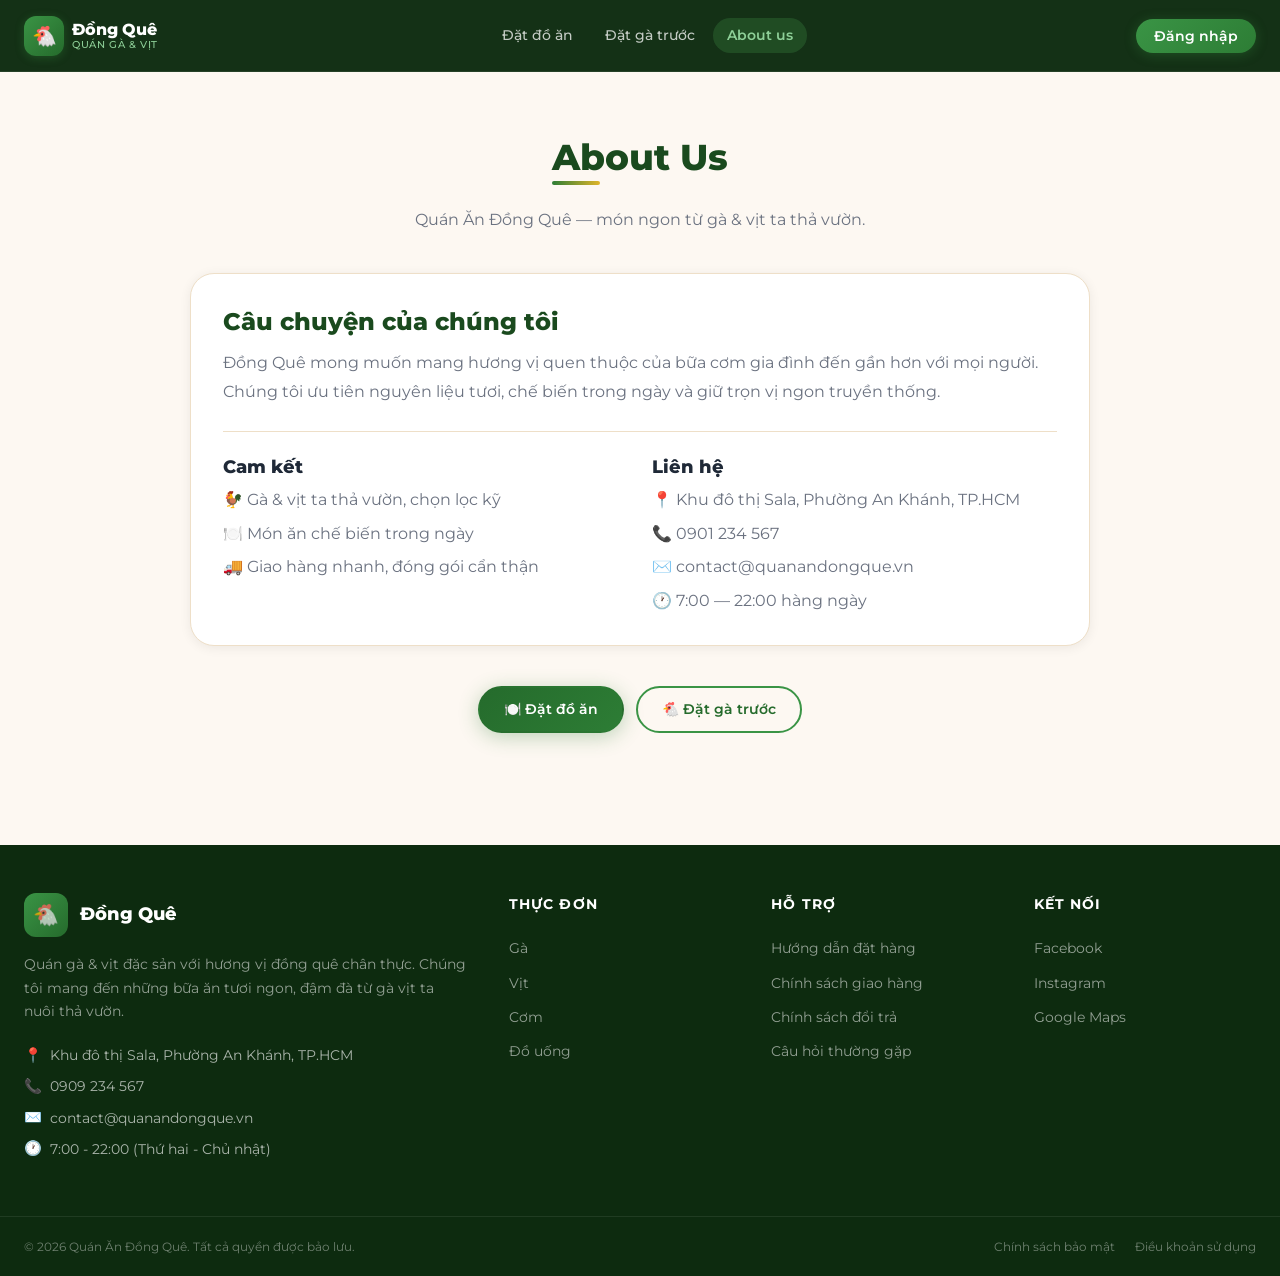
==== about.html @ f10be2a7 "initial shopping page for customers" ====
<!DOCTYPE html>
<html lang="vi">
<head>
  <meta charset="UTF-8">
  <meta name="viewport" content="width=device-width, initial-scale=1.0">
  <meta name="description" content="About us - Quán Ăn Đồng Quê">
  <meta name="theme-color" content="#1f5c25">
  <title>About Us | Quán Ăn Đồng Quê</title>

  <link rel="icon" href="data:image/svg+xml,<svg xmlns='http://www.w3.org/2000/svg' viewBox='0 0 100 100'><text y='.9em' font-size='90'>🐔</text></svg>">

  <link rel="stylesheet" href="css/variables.css">
  <link rel="stylesheet" href="css/base.css">
  <link rel="stylesheet" href="css/components.css">
  <link rel="stylesheet" href="css/navbar.css">
  <link rel="stylesheet" href="css/layout.css">
  <link rel="stylesheet" href="css/pages.css">
</head>
<body>
  <div class="page-content" id="page-content" role="main"></div>

  <script type="module" src="js/about.js"></script>
</body>
</html>
---- css/variables.css ----
/* ============================================
   DESIGN TOKENS - Quán Ăn Đồng Quê
   Tông màu xanh lá đậm + beige
============================================ */

@font-face {
  font-family: 'Montserrat';
  src: url('../assets/fonts/Montserrat-Regular.ttf') format('truetype');
  font-weight: 400;
  font-style: normal;
}
@font-face {
  font-family: 'Montserrat';
  src: url('../assets/fonts/Montserrat-Medium.ttf') format('truetype');
  font-weight: 500;
  font-style: normal;
}
@font-face {
  font-family: 'Montserrat';
  src: url('../assets/fonts/Montserrat-SemiBold.ttf') format('truetype');
  font-weight: 600;
  font-style: normal;
}
@font-face {
  font-family: 'Montserrat';
  src: url('../assets/fonts/Montserrat-Bold.ttf') format('truetype');
  font-weight: 700;
  font-style: normal;
}
@font-face {
  font-family: 'Montserrat';
  src: url('../assets/fonts/Montserrat-ExtraBold.ttf') format('truetype');
  font-weight: 800;
  font-style: normal;
}
@font-face {
  font-family: 'Montserrat';
  src: url('../assets/fonts/Montserrat-Black.ttf') format('truetype');
  font-weight: 900;
  font-style: normal;
}
@font-face {
  font-family: 'Montserrat';
  src: url('../assets/fonts/Montserrat-Light.ttf') format('truetype');
  font-weight: 300;
  font-style: normal;
}
@font-face {
  font-family: 'Montserrat';
  src: url('../assets/fonts/Montserrat-Italic.ttf') format('truetype');
  font-weight: 400;
  font-style: italic;
}

:root {
  /* === Primary - Xanh lá đậm === */
  --color-primary-900: #0d2b0f;
  --color-primary-800: #1a4a1e;
  --color-primary-700: #1f5c25;
  --color-primary-600: #256b2c;
  --color-primary-500: #2d7d35;
  --color-primary-400: #3a9445;
  --color-primary-300: #5cb868;
  --color-primary-200: #8ed098;
  --color-primary-100: #c3e8c8;
  --color-primary-50:  #eaf6ec;

  /* === Secondary - Beige / Warm Cream === */
  --color-beige-900: #3d2f1a;
  --color-beige-800: #6b4f2c;
  --color-beige-700: #8b6840;
  --color-beige-600: #a68556;
  --color-beige-500: #c4a97a;
  --color-beige-400: #d4bc96;
  --color-beige-300: #e2ceae;
  --color-beige-200: #eedfc8;
  --color-beige-100: #f5ede0;
  --color-beige-50:  #fdf8f2;

  /* === Accent - Gold / Amber === */
  --color-accent-500: #d4a017;
  --color-accent-400: #e0b52a;
  --color-accent-300: #f0ca5e;
  --color-accent-100: #fdf3d0;

  /* === Neutral === */
  --color-white:    #ffffff;
  --color-gray-50:  #f9fafb;
  --color-gray-100: #f3f4f6;
  --color-gray-200: #e5e7eb;
  --color-gray-300: #d1d5db;
  --color-gray-400: #9ca3af;
  --color-gray-500: #6b7280;
  --color-gray-600: #4b5563;
  --color-gray-700: #374151;
  --color-gray-800: #1f2937;
  --color-gray-900: #111827;

  /* === Status === */
  --color-success: #22c55e;
  --color-warning: #f59e0b;
  --color-danger:  #ef4444;
  --color-info:    #3b82f6;

  /* === Semantic === */
  --color-bg:         var(--color-beige-50);
  --color-surface:    var(--color-white);
  --color-border:     var(--color-beige-200);
  --color-text:       var(--color-gray-800);
  --color-text-muted: var(--color-gray-500);
  --color-text-light: var(--color-gray-400);

  /* === Spacing === */
  --space-1:  0.25rem;
  --space-2:  0.5rem;
  --space-3:  0.75rem;
  --space-4:  1rem;
  --space-5:  1.25rem;
  --space-6:  1.5rem;
  --space-8:  2rem;
  --space-10: 2.5rem;
  --space-12: 3rem;
  --space-16: 4rem;
  --space-20: 5rem;
  --space-24: 6rem;

  /* === Border radius === */
  --radius-sm:   0.375rem;
  --radius-md:   0.75rem;
  --radius-lg:   1rem;
  --radius-xl:   1.5rem;
  --radius-2xl:  2rem;
  --radius-full: 9999px;

  /* === Shadow === */
  --shadow-sm:  0 1px 3px rgba(0,0,0,0.08), 0 1px 2px rgba(0,0,0,0.04);
  --shadow-md:  0 4px 16px rgba(0,0,0,0.10), 0 2px 6px rgba(0,0,0,0.06);
  --shadow-lg:  0 10px 40px rgba(0,0,0,0.12), 0 4px 12px rgba(0,0,0,0.08);
  --shadow-xl:  0 20px 60px rgba(0,0,0,0.15), 0 8px 24px rgba(0,0,0,0.10);
  --shadow-primary: 0 4px 20px rgba(45,125,53,0.30);
  --shadow-card:    0 2px 12px rgba(0,0,0,0.07);

  /* === Transition === */
  --transition-fast:   0.15s ease;
  --transition-base:   0.25s ease;
  --transition-slow:   0.4s ease;

  /* === Typography === */
  --font-family: 'Montserrat', sans-serif;
  --font-size-xs:   0.75rem;
  --font-size-sm:   0.875rem;
  --font-size-base: 1rem;
  --font-size-lg:   1.125rem;
  --font-size-xl:   1.25rem;
  --font-size-2xl:  1.5rem;
  --font-size-3xl:  1.875rem;
  --font-size-4xl:  2.25rem;
  --font-size-5xl:  3rem;

  /* === Z-index === */
  --z-dropdown: 100;
  --z-sticky:   200;
  --z-overlay:  300;
  --z-modal:    400;
  --z-toast:    500;

  /* === Navbar height === */
  --navbar-height: 72px;
  --navbar-height-mobile: 64px;
}
---- css/base.css ----
/* ============================================
   BASE STYLES - Reset & Global
============================================ */

*, *::before, *::after {
  box-sizing: border-box;
  margin: 0;
  padding: 0;
}

html {
  scroll-behavior: smooth;
  -webkit-text-size-adjust: 100%;
}

body {
  font-family: var(--font-family);
  font-size: var(--font-size-base);
  font-weight: 400;
  line-height: 1.6;
  color: var(--color-text);
  background-color: var(--color-bg);
  min-height: 100vh;
  overflow-x: hidden;
}

img {
  max-width: 100%;
  height: auto;
  display: block;
}

a {
  color: inherit;
  text-decoration: none;
}

ul, ol {
  list-style: none;
}

button {
  font-family: var(--font-family);
  cursor: pointer;
  border: none;
  background: none;
}

input, textarea, select {
  font-family: var(--font-family);
  font-size: var(--font-size-base);
  outline: none;
}

/* === Container === */
.container {
  width: 100%;
  max-width: 1280px;
  margin: 0 auto;
  padding: 0 var(--space-6);
}

@media (max-width: 768px) {
  .container {
    padding: 0 var(--space-4);
  }
}

/* === Typography === */
h1 { font-size: var(--font-size-4xl); font-weight: 800; line-height: 1.2; }
h2 { font-size: var(--font-size-3xl); font-weight: 700; line-height: 1.3; }
h3 { font-size: var(--font-size-2xl); font-weight: 700; line-height: 1.3; }
h4 { font-size: var(--font-size-xl);  font-weight: 600; line-height: 1.4; }
h5 { font-size: var(--font-size-lg);  font-weight: 600; line-height: 1.4; }
h6 { font-size: var(--font-size-base);font-weight: 600; line-height: 1.5; }

@media (max-width: 768px) {
  h1 { font-size: var(--font-size-3xl); }
  h2 { font-size: var(--font-size-2xl); }
  h3 { font-size: var(--font-size-xl); }
}

/* === Scrollbar (hidden) === */
html, body {
  scrollbar-width: none; /* Firefox */
}
html::-webkit-scrollbar, body::-webkit-scrollbar {
  width: 0;
  height: 0;
}

/* === Selection === */
::selection {
  background: var(--color-primary-200);
  color: var(--color-primary-900);
}

/* === Utility === */
.sr-only {
  position: absolute; width: 1px; height: 1px;
  padding: 0; margin: -1px; overflow: hidden;
  clip: rect(0,0,0,0); white-space: nowrap; border: 0;
}

.text-center { text-align: center; }
.text-left   { text-align: left; }
.text-right  { text-align: right; }

.font-bold      { font-weight: 700; }
.font-semibold  { font-weight: 600; }
.font-medium    { font-weight: 500; }
.font-light     { font-weight: 300; }

.text-primary   { color: var(--color-primary-600); }
.text-muted     { color: var(--color-text-muted); }
.text-danger    { color: var(--color-danger); }
.text-success   { color: var(--color-success); }
.text-accent    { color: var(--color-accent-500); }

.hidden { display: none !important; }
.block  { display: block; }
.flex   { display: flex; }
.grid   { display: grid; }

.items-center   { align-items: center; }
.justify-center { justify-content: center; }
.justify-between{ justify-content: space-between; }
.gap-2 { gap: var(--space-2); }
.gap-4 { gap: var(--space-4); }
.gap-6 { gap: var(--space-6); }

.w-full   { width: 100%; }
.h-full   { height: 100%; }

.mt-4  { margin-top: var(--space-4); }
.mb-4  { margin-bottom: var(--space-4); }
.mt-8  { margin-top: var(--space-8); }
.mb-8  { margin-bottom: var(--space-8); }
.mt-12 { margin-top: var(--space-12); }

.pt-4  { padding-top: var(--space-4); }
.pb-4  { padding-bottom: var(--space-4); }
.py-4  { padding: var(--space-4) 0; }
.py-8  { padding: var(--space-8) 0; }
.py-12 { padding: var(--space-12) 0; }
.py-16 { padding: var(--space-16) 0; }
.py-20 { padding: var(--space-20) 0; }

/* === Divider === */
.divider {
  width: 100%;
  height: 1px;
  background: var(--color-border);
  margin: var(--space-6) 0;
}

/* === Badge === */
.badge {
  display: inline-flex;
  align-items: center;
  justify-content: center;
  padding: 2px 10px;
  border-radius: var(--radius-full);
  font-size: var(--font-size-xs);
  font-weight: 600;
  line-height: 1.5;
}
.badge-primary { background: var(--color-primary-100); color: var(--color-primary-700); }
.badge-accent  { background: var(--color-accent-100); color: var(--color-accent-500); }
.badge-success { background: #dcfce7; color: #15803d; }
.badge-danger  { background: #fee2e2; color: #dc2626; }
.badge-warning { background: #fef9c3; color: #ca8a04; }
.badge-muted   { background: var(--color-gray-100); color: var(--color-gray-500); }

/* === Spinner === */
.spinner {
  width: 24px; height: 24px;
  border: 3px solid var(--color-primary-100);
  border-top-color: var(--color-primary-500);
  border-radius: 50%;
  animation: spin 0.8s linear infinite;
}
@keyframes spin { to { transform: rotate(360deg); } }

/* === Page transition === */
.page-content {
  padding-top: var(--navbar-height);
  min-height: 100vh;
}

@media (max-width: 768px) {
  .page-content {
    padding-top: var(--navbar-height-mobile);
  }
}

/* === Section title === */
.section-title {
  position: relative;
  display: inline-block;
  font-weight: 800;
  color: var(--color-primary-800);
  margin-bottom: var(--space-2);
}
.section-title::after {
  content: '';
  position: absolute;
  bottom: -6px;
  left: 0;
  width: 48px;
  height: 4px;
  background: linear-gradient(90deg, var(--color-primary-500), var(--color-accent-400));
  border-radius: var(--radius-full);
}
.section-subtitle {
  color: var(--color-text-muted);
  font-size: var(--font-size-base);
  margin-top: var(--space-4);
}

/* === Empty state === */
.empty-state {
  display: flex;
  flex-direction: column;
  align-items: center;
  justify-content: center;
  padding: var(--space-16) var(--space-8);
  text-align: center;
}
.empty-state-icon {
  font-size: 4rem;
  margin-bottom: var(--space-4);
  opacity: 0.5;
}
.empty-state h3 {
  font-size: var(--font-size-xl);
  color: var(--color-text-muted);
  margin-bottom: var(--space-2);
}
.empty-state p {
  color: var(--color-text-light);
  font-size: var(--font-size-sm);
}

/* === Overlay === */
.overlay {
  position: fixed;
  inset: 0;
  background: rgba(0,0,0,0.5);
  backdrop-filter: blur(4px);
  z-index: var(--z-overlay);
  opacity: 0;
  pointer-events: none;
  transition: opacity var(--transition-base);
}
.overlay.active {
  opacity: 1;
  pointer-events: all;
}

/* === Animations === */
@keyframes fadeIn {
  from { opacity: 0; transform: translateY(16px); }
  to   { opacity: 1; transform: translateY(0); }
}
@keyframes slideDown {
  from { opacity: 0; transform: translateY(-10px); }
  to   { opacity: 1; transform: translateY(0); }
}
@keyframes slideUp {
  from { opacity: 0; transform: translateY(20px); }
  to   { opacity: 1; transform: translateY(0); }
}
@keyframes scaleIn {
  from { opacity: 0; transform: scale(0.95); }
  to   { opacity: 1; transform: scale(1); }
}
@keyframes pulse {
  0%, 100% { transform: scale(1); }
  50%       { transform: scale(1.05); }
}
@keyframes bounceIn {
  0%   { transform: scale(0.3); opacity: 0; }
  50%  { transform: scale(1.05); }
  70%  { transform: scale(0.9); }
  100% { transform: scale(1); opacity: 1; }
}

.animate-fade-in   { animation: fadeIn 0.4s ease forwards; }
.animate-slide-down { animation: slideDown 0.3s ease forwards; }
.animate-slide-up  { animation: slideUp 0.3s ease forwards; }
.animate-scale-in  { animation: scaleIn 0.3s ease forwards; }
---- css/components.css ----
/* ============================================
   COMPONENTS: Buttons
============================================ */

.btn {
  display: inline-flex;
  align-items: center;
  justify-content: center;
  gap: var(--space-2);
  padding: 0.625rem 1.5rem;
  border-radius: var(--radius-full);
  font-size: var(--font-size-sm);
  font-weight: 600;
  font-family: var(--font-family);
  cursor: pointer;
  border: 2px solid transparent;
  transition: all var(--transition-base);
  white-space: nowrap;
  user-select: none;
  position: relative;
  overflow: hidden;
}

.btn::after {
  content: '';
  position: absolute;
  inset: 0;
  background: rgba(255,255,255,0);
  transition: background var(--transition-fast);
  border-radius: inherit;
}
.btn:hover::after { background: rgba(255,255,255,0.08); }
.btn:active { transform: scale(0.97); }

/* Primary */
.btn-primary {
  background: linear-gradient(135deg, var(--color-primary-600), var(--color-primary-500));
  color: var(--color-white);
  box-shadow: var(--shadow-primary);
}
.btn-primary:hover {
  background: linear-gradient(135deg, var(--color-primary-700), var(--color-primary-600));
  box-shadow: 0 6px 24px rgba(45,125,53,0.40);
  transform: translateY(-1px);
}

/* Secondary / Outline */
.btn-outline {
  background: transparent;
  color: var(--color-primary-600);
  border-color: var(--color-primary-400);
}
.btn-outline:hover {
  background: var(--color-primary-50);
  border-color: var(--color-primary-600);
}

/* Ghost */
.btn-ghost {
  background: transparent;
  color: var(--color-text);
  border-color: transparent;
}
.btn-ghost:hover {
  background: var(--color-beige-100);
}

/* Accent */
.btn-accent {
  background: linear-gradient(135deg, var(--color-accent-500), var(--color-accent-400));
  color: var(--color-white);
  box-shadow: 0 4px 16px rgba(212,160,23,0.35);
}
.btn-accent:hover {
  background: linear-gradient(135deg, #b8870e, var(--color-accent-500));
  transform: translateY(-1px);
}

/* Danger */
.btn-danger {
  background: var(--color-danger);
  color: var(--color-white);
}
.btn-danger:hover {
  background: #dc2626;
  transform: translateY(-1px);
}

/* Sizes */
.btn-sm { padding: 0.375rem 1rem; font-size: var(--font-size-xs); }
.btn-lg { padding: 0.875rem 2rem; font-size: var(--font-size-base); }
.btn-xl { padding: 1rem 2.5rem; font-size: var(--font-size-lg); }
.btn-icon {
  width: 40px; height: 40px;
  padding: 0;
  border-radius: var(--radius-full);
}
.btn-icon-sm {
  width: 32px; height: 32px;
  padding: 0;
  border-radius: var(--radius-full);
  font-size: var(--font-size-sm);
}

/* Disabled */
.btn:disabled, .btn.disabled {
  opacity: 0.5;
  cursor: not-allowed;
  transform: none !important;
  box-shadow: none !important;
}

/* Full width */
.btn-block { width: 100%; }

/* ============================================
   COMPONENTS: Forms
============================================ */

.form-group {
  display: flex;
  flex-direction: column;
  gap: var(--space-2);
  margin-bottom: var(--space-5);
}

.form-label {
  font-size: var(--font-size-sm);
  font-weight: 600;
  color: var(--color-text);
}

.form-control {
  width: 100%;
  padding: 0.75rem 1rem;
  border: 1.5px solid var(--color-border);
  border-radius: var(--radius-md);
  background: var(--color-surface);
  color: var(--color-text);
  font-size: var(--font-size-sm);
  font-family: var(--font-family);
  transition: border-color var(--transition-fast), box-shadow var(--transition-fast);
}
.form-control:focus {
  border-color: var(--color-primary-400);
  box-shadow: 0 0 0 3px rgba(45,125,53,0.12);
}
.form-control::placeholder { color: var(--color-text-light); }
.form-control.error { border-color: var(--color-danger); }

/* Styled select */
select.form-control {
  appearance: none;
  -webkit-appearance: none;
  -moz-appearance: none;
  padding-right: 2.5rem;
  background-image:
    linear-gradient(45deg, transparent 50%, var(--color-text-muted) 50%),
    linear-gradient(135deg, var(--color-text-muted) 50%, transparent 50%);
  background-position:
    calc(100% - 18px) calc(1em + 6px),
    calc(100% - 13px) calc(1em + 6px);
  background-size: 5px 5px;
  background-repeat: no-repeat;
}

.form-hint {
  font-size: var(--font-size-xs);
  color: var(--color-text-muted);
}

.form-error {
  font-size: var(--font-size-xs);
  color: var(--color-danger);
  display: flex;
  align-items: center;
  gap: 4px;
}

/* Input with icon */
.input-group {
  position: relative;
}
.input-group .form-control {
  padding-left: 2.75rem;
}
.input-group .input-icon {
  position: absolute;
  left: 1rem;
  top: 50%;
  transform: translateY(-50%);
  color: var(--color-text-muted);
  pointer-events: none;
  font-size: 1rem;
}
.input-group .input-icon-right {
  position: absolute;
  right: 1rem;
  top: 50%;
  transform: translateY(-50%);
  color: var(--color-text-muted);
  cursor: pointer;
}

/* ============================================
   COMPONENTS: Cards
============================================ */

.card {
  background: var(--color-surface);
  border-radius: var(--radius-xl);
  box-shadow: var(--shadow-card);
  border: 1px solid var(--color-border);
  overflow: hidden;
  transition: box-shadow var(--transition-base), transform var(--transition-base);
}
.card:hover {
  box-shadow: var(--shadow-md);
}

.card-hover:hover {
  transform: translateY(-4px);
  box-shadow: var(--shadow-lg);
}

.card-body {
  padding: var(--space-5);
}

.card-header {
  padding: var(--space-4) var(--space-5);
  border-bottom: 1px solid var(--color-border);
  display: flex;
  align-items: center;
  justify-content: space-between;
}

/* ============================================
   COMPONENTS: Menu Filters
============================================ */

.menu-toolbar {
  display: flex;
  align-items: center;
  justify-content: space-between;
  gap: var(--space-3);
}

.menu-toolbar .menu-search {
  flex: 0 0 320px;
}

.menu-toolbar .menu-filters {
  flex: 1;
  justify-content: flex-start;
  min-width: 0;
}

@media (max-width: 768px) {
  .menu-toolbar {
    flex-direction: column;
    align-items: stretch;
  }
  .menu-toolbar .menu-search {
    flex: 1;
    width: 100%;
  }
  .menu-toolbar .menu-filters {
    width: 100%;
  }
}

.menu-filters {
  display: flex;
  flex-wrap: nowrap;
  gap: var(--space-2);
  overflow-x: auto;
  overflow-y: hidden;
  -webkit-overflow-scrolling: touch;
  scrollbar-width: none;
}

.menu-filters::-webkit-scrollbar {
  display: none;
}

.menu-filter-btn {
  flex: 0 0 auto;
  padding: 8px 14px;
  border-radius: var(--radius-full);
  border: 1px solid var(--color-border);
  background: var(--color-surface);
  color: var(--color-text);
  font-size: var(--font-size-sm);
  font-weight: 600;
  transition: all var(--transition-fast);
}

.menu-filter-btn:hover {
  background: var(--color-beige-50);
  border-color: var(--color-primary-300);
}

.menu-filter-btn.active {
  background: var(--color-primary-50);
  border-color: var(--color-primary-400);
  color: var(--color-primary-700);
}

/* Menu add button: big '+' in circle */
.btn-add-cart {
  width: 44px;
  height: 44px;
  padding: 0;
  border-radius: var(--radius-full);
  font-size: 2.5rem;
  line-height: 1;
  font-weight: 300;
  display: inline-flex;
  align-items: center;
  justify-content: center;
}

.card-footer {
  padding: var(--space-4) var(--space-5);
  border-top: 1px solid var(--color-border);
  background: var(--color-beige-50);
}

/* ============================================
   COMPONENTS: Modal
============================================ */

.modal-backdrop {
  position: fixed;
  inset: 0;
  background: rgba(13, 43, 15, 0.6);
  backdrop-filter: blur(6px);
  z-index: var(--z-modal);
  display: flex;
  align-items: center;
  justify-content: center;
  padding: var(--space-4);
  opacity: 0;
  pointer-events: none;
  transition: opacity var(--transition-base);
}
.modal-backdrop.active {
  opacity: 1;
  pointer-events: all;
}
.modal-backdrop.active .modal {
  animation: scaleIn 0.3s ease forwards;
}

.modal {
  background: var(--color-surface);
  border-radius: var(--radius-2xl);
  box-shadow: var(--shadow-xl);
  max-width: 520px;
  width: 100%;
  max-height: 90vh;
  overflow-y: auto;
  position: relative;
}

.modal-header {
  padding: var(--space-6) var(--space-6) var(--space-4);
  display: flex;
  align-items: center;
  justify-content: space-between;
  border-bottom: 1px solid var(--color-border);
}
.modal-title {
  font-size: var(--font-size-xl);
  font-weight: 700;
  color: var(--color-primary-800);
}

.modal-close {
  width: 36px; height: 36px;
  border-radius: var(--radius-full);
  display: flex; align-items: center; justify-content: center;
  background: var(--color-beige-100);
  color: var(--color-text-muted);
  border: none;
  cursor: pointer;
  font-size: 1.1rem;
  transition: all var(--transition-fast);
}
.modal-close:hover {
  background: var(--color-beige-200);
  color: var(--color-danger);
}

.modal-body {
  padding: var(--space-6);
}
.modal-footer {
  padding: var(--space-4) var(--space-6) var(--space-6);
  display: flex;
  gap: var(--space-3);
  justify-content: flex-end;
}

/* ============================================
   COMPONENTS: Toast/Notification
============================================ */

.toast-container {
  position: fixed;
  top: calc(var(--navbar-height) + 1rem);
  right: 1rem;
  z-index: var(--z-toast);
  display: flex;
  flex-direction: column;
  gap: var(--space-3);
  max-width: 360px;
  width: calc(100vw - 2rem);
}

.toast {
  display: flex;
  align-items: flex-start;
  gap: var(--space-3);
  padding: var(--space-4) var(--space-5);
  background: var(--color-surface);
  border-radius: var(--radius-lg);
  box-shadow: var(--shadow-lg);
  border-left: 4px solid;
  animation: slideDown 0.3s ease forwards;
  position: relative;
  overflow: hidden;
}
.toast::after {
  content: '';
  position: absolute;
  bottom: 0; left: 0;
  height: 3px;
  background: rgba(0,0,0,0.1);
  animation: toastProgress 3s linear forwards;
}
@keyframes toastProgress { from { width: 100%; } to { width: 0; } }

.toast-success { border-color: var(--color-success); }
.toast-danger  { border-color: var(--color-danger); }
.toast-warning { border-color: var(--color-warning); }
.toast-info    { border-color: var(--color-info); }

.toast-icon {
  font-size: 1.25rem;
  flex-shrink: 0;
  margin-top: 2px;
}
.toast-content { flex: 1; }
.toast-title {
  font-weight: 600;
  font-size: var(--font-size-sm);
  margin-bottom: 2px;
}
.toast-message {
  font-size: var(--font-size-xs);
  color: var(--color-text-muted);
  line-height: 1.4;
}

/* ============================================
   COMPONENTS: Quantity Stepper
============================================ */

.qty-stepper {
  display: inline-flex;
  align-items: center;
  gap: var(--space-2);
  background: var(--color-beige-50);
  border: 1.5px solid var(--color-border);
  border-radius: var(--radius-full);
  padding: 4px;
}
.qty-btn {
  width: 28px; height: 28px;
  border-radius: var(--radius-full);
  background: var(--color-surface);
  border: 1px solid var(--color-border);
  display: flex; align-items: center; justify-content: center;
  font-size: 1rem;
  font-weight: 700;
  color: var(--color-primary-600);
  cursor: pointer;
  transition: all var(--transition-fast);
}
.qty-btn:hover {
  background: var(--color-primary-600);
  color: var(--color-white);
  border-color: var(--color-primary-600);
}
.qty-value {
  min-width: 32px;
  text-align: center;
  font-weight: 700;
  font-size: var(--font-size-sm);
}

/* ============================================
   COMPONENTS: Tag / Chip
============================================ */

.chip {
  display: inline-flex;
  align-items: center;
  gap: var(--space-1);
  padding: 4px 12px;
  border-radius: var(--radius-full);
  font-size: var(--font-size-xs);
  font-weight: 600;
  background: var(--color-beige-100);
  color: var(--color-beige-700);
  border: 1px solid var(--color-beige-200);
  cursor: pointer;
  transition: all var(--transition-fast);
}
.chip:hover, .chip.active {
  background: var(--color-primary-600);
  color: var(--color-white);
  border-color: var(--color-primary-600);
}

/* ============================================
   COMPONENTS: Skeleton loader
============================================ */

.skeleton {
  background: linear-gradient(90deg, var(--color-beige-100) 25%, var(--color-beige-50) 50%, var(--color-beige-100) 75%);
  background-size: 200% 100%;
  animation: shimmer 1.5s infinite;
  border-radius: var(--radius-sm);
}
@keyframes shimmer {
  0%   { background-position: 200% 0; }
  100% { background-position: -200% 0; }
}

/* ============================================
   COMPONENTS: Stars rating
============================================ */

.stars {
  display: inline-flex;
  gap: 2px;
  color: var(--color-accent-400);
}

/* ============================================
   COMPONENTS: Price tag
============================================ */

.price {
  font-weight: 700;
  color: var(--color-primary-700);
}
.price-lg {
  font-size: var(--font-size-xl);
}
.price-original {
  font-size: var(--font-size-sm);
  color: var(--color-text-light);
  text-decoration: line-through;
  font-weight: 400;
}
.price-discount {
  font-size: var(--font-size-xs);
  font-weight: 600;
  background: #fee2e2;
  color: var(--color-danger);
  padding: 2px 6px;
  border-radius: var(--radius-sm);
}

/* ============================================
   COMPONENTS: Search bar
============================================ */

.search-bar {
  display: flex;
  align-items: center;
  gap: var(--space-2);
  background: var(--color-surface);
  border: 1.5px solid var(--color-border);
  border-radius: var(--radius-full);
  padding: 0.5rem 1rem;
  transition: border-color var(--transition-fast), box-shadow var(--transition-fast);
}
.search-bar:focus-within {
  border-color: var(--color-primary-400);
  box-shadow: 0 0 0 3px rgba(45,125,53,0.12);
}
.search-bar input {
  flex: 1;
  border: none;
  background: transparent;
  font-size: var(--font-size-sm);
  color: var(--color-text);
}
.search-bar input::placeholder { color: var(--color-text-light); }
.search-bar .search-icon { color: var(--color-text-muted); }
---- css/navbar.css ----
/* ============================================
   NAVBAR - Sticky, responsive
============================================ */

.navbar {
  position: fixed;
  top: 0; left: 0; right: 0;
  height: var(--navbar-height);
  background: rgba(13, 43, 15, 0.97);
  backdrop-filter: blur(12px);
  -webkit-backdrop-filter: blur(12px);
  z-index: var(--z-sticky);
  border-bottom: 1px solid rgba(255,255,255,0.08);
  transition: box-shadow var(--transition-base);
}
.navbar.scrolled {
  box-shadow: 0 4px 24px rgba(0,0,0,0.25);
}

.navbar-inner {
  height: 100%;
  display: flex;
  align-items: center;
  justify-content: space-between;
  gap: var(--space-4);
  max-width: 1280px;
  margin: 0 auto;
  padding: 0 var(--space-6);
}

/* Logo */
.navbar-logo {
  display: flex;
  align-items: center;
  gap: var(--space-2);
  flex-shrink: 0;
  text-decoration: none;
}
.navbar-logo-icon {
  width: 40px; height: 40px;
  background: linear-gradient(135deg, var(--color-primary-400), var(--color-primary-600));
  border-radius: var(--radius-md);
  display: flex; align-items: center; justify-content: center;
  font-size: 1.25rem;
  box-shadow: 0 2px 8px rgba(45,125,53,0.4);
}
.navbar-logo-text {
  display: flex;
  flex-direction: column;
  line-height: 1.2;
}
.navbar-logo-name {
  font-size: var(--font-size-base);
  font-weight: 800;
  color: var(--color-white);
  letter-spacing: -0.01em;
}
.navbar-logo-tagline {
  font-size: 0.65rem;
  font-weight: 500;
  color: var(--color-primary-200);
  letter-spacing: 0.06em;
  text-transform: uppercase;
}

/* Desktop nav links (center) */
.navbar-nav {
  display: flex;
  align-items: center;
  gap: var(--space-1);
  flex: 1;
  justify-content: center;
}

.nav-link {
  display: flex;
  align-items: center;
  gap: 6px;
  padding: 6px 14px;
  border-radius: var(--radius-full);
  font-size: var(--font-size-sm);
  font-weight: 500;
  color: rgba(255,255,255,0.75);
  transition: all var(--transition-fast);
  cursor: pointer;
  white-space: nowrap;
  text-decoration: none;
  border: none;
  background: none;
  font-family: var(--font-family);
}
.nav-link:hover, .nav-link.active {
  color: var(--color-white);
  background: rgba(255,255,255,0.10);
}
.nav-link.active {
  background: rgba(90,200,100,0.18);
  color: var(--color-primary-200);
  font-weight: 600;
}
.nav-link-icon {
  font-size: 0.9rem;
  opacity: 0.8;
}

/* Right side actions */
.navbar-actions {
  display: flex;
  align-items: center;
  gap: var(--space-2);
  flex-shrink: 0;
}

/* Cart button */
.cart-btn {
  position: relative;
  width: 42px; height: 42px;
  border-radius: var(--radius-full);
  background: rgba(255,255,255,0.10);
  border: 1px solid rgba(255,255,255,0.15);
  color: var(--color-white);
  display: flex; align-items: center; justify-content: center;
  font-size: 1.15rem;
  cursor: pointer;
  transition: all var(--transition-fast);
}
.cart-btn:hover {
  background: rgba(255,255,255,0.18);
  transform: scale(1.05);
}
.cart-badge {
  position: absolute;
  top: -4px; right: -4px;
  min-width: 18px; height: 18px;
  background: var(--color-accent-500);
  color: var(--color-white);
  font-size: 0.65rem;
  font-weight: 700;
  border-radius: var(--radius-full);
  display: flex; align-items: center; justify-content: center;
  padding: 0 4px;
  border: 2px solid var(--color-primary-900);
  animation: bounceIn 0.3s ease;
}

/* Profile button */
.profile-btn {
  display: flex;
  align-items: center;
  gap: var(--space-2);
  padding: 4px 12px 4px 4px;
  border-radius: var(--radius-full);
  background: rgba(255,255,255,0.08);
  border: 1px solid rgba(255,255,255,0.15);
  color: var(--color-white);
  cursor: pointer;
  transition: all var(--transition-fast);
}
.profile-btn:hover {
  background: rgba(255,255,255,0.15);
}
.profile-avatar {
  width: 34px; height: 34px;
  border-radius: var(--radius-full);
  object-fit: cover;
  background: var(--color-primary-400);
  display: flex; align-items: center; justify-content: center;
  font-size: 0.85rem;
  font-weight: 700;
  color: var(--color-white);
  flex-shrink: 0;
  overflow: hidden;
}
.profile-avatar img {
  width: 100%; height: 100%;
  object-fit: cover;
}
.profile-name {
  font-size: var(--font-size-sm);
  font-weight: 600;
  max-width: 100px;
  overflow: hidden;
  text-overflow: ellipsis;
  white-space: nowrap;
}
.profile-chevron {
  font-size: 0.7rem;
  opacity: 0.6;
  transition: transform var(--transition-fast);
}
.profile-btn.open .profile-chevron {
  transform: rotate(180deg);
}

/* Login button (when not logged in) */
.login-btn {
  padding: 8px 18px;
  border-radius: var(--radius-full);
  background: linear-gradient(135deg, var(--color-primary-400), var(--color-primary-500));
  color: var(--color-white);
  font-size: var(--font-size-sm);
  font-weight: 600;
  cursor: pointer;
  border: none;
  font-family: var(--font-family);
  transition: all var(--transition-base);
  box-shadow: 0 2px 12px rgba(45,125,53,0.4);
}
.login-btn:hover {
  background: linear-gradient(135deg, var(--color-primary-500), var(--color-primary-600));
  transform: translateY(-1px);
  box-shadow: 0 4px 16px rgba(45,125,53,0.5);
}

/* Profile dropdown */
.profile-dropdown {
  position: absolute;
  top: calc(100% + 12px);
  right: 0;
  width: 260px;
  background: var(--color-surface);
  border-radius: var(--radius-xl);
  box-shadow: var(--shadow-xl);
  border: 1px solid var(--color-border);
  overflow: hidden;
  z-index: var(--z-dropdown);
  opacity: 0;
  pointer-events: none;
  transform: translateY(-8px);
  transition: all var(--transition-base);
}
.profile-dropdown.open {
  opacity: 1;
  pointer-events: all;
  transform: translateY(0);
}

.dropdown-wrapper {
  position: relative;
}

.dropdown-header {
  padding: var(--space-5);
  background: linear-gradient(135deg, var(--color-primary-800), var(--color-primary-700));
  display: flex;
  align-items: center;
  gap: var(--space-3);
}
.dropdown-avatar {
  width: 48px; height: 48px;
  border-radius: var(--radius-full);
  background: var(--color-primary-400);
  display: flex; align-items: center; justify-content: center;
  font-size: 1.2rem;
  font-weight: 700;
  color: var(--color-white);
  flex-shrink: 0;
  overflow: hidden;
  border: 2px solid rgba(255,255,255,0.3);
}
.dropdown-avatar img {
  width: 100%; height: 100%; object-fit: cover;
}
.dropdown-user-name {
  font-size: var(--font-size-sm);
  font-weight: 700;
  color: var(--color-white);
}
.dropdown-user-email {
  font-size: var(--font-size-xs);
  color: var(--color-primary-200);
  margin-top: 2px;
}
.dropdown-user-points {
  display: flex;
  align-items: center;
  gap: 4px;
  margin-top: 4px;
  font-size: var(--font-size-xs);
  color: var(--color-accent-300);
  font-weight: 600;
}

.dropdown-menu {
  padding: var(--space-2);
}
.dropdown-item {
  display: flex;
  align-items: center;
  gap: var(--space-3);
  padding: var(--space-3) var(--space-3);
  border-radius: var(--radius-md);
  font-size: var(--font-size-sm);
  color: var(--color-text);
  cursor: pointer;
  transition: all var(--transition-fast);
  width: 100%;
  text-align: left;
  border: none;
  background: none;
  font-family: var(--font-family);
}
.dropdown-item:hover {
  background: var(--color-beige-100);
  color: var(--color-primary-700);
}
.dropdown-item-icon {
  width: 30px; height: 30px;
  border-radius: var(--radius-sm);
  display: flex; align-items: center; justify-content: center;
  background: var(--color-beige-100);
  font-size: 0.9rem;
  flex-shrink: 0;
}
.dropdown-item:hover .dropdown-item-icon {
  background: var(--color-primary-100);
}
.dropdown-separator {
  height: 1px;
  background: var(--color-border);
  margin: var(--space-2) 0;
}
.dropdown-item.logout {
  color: var(--color-danger);
}
.dropdown-item.logout:hover {
  background: #fee2e2;
}
.dropdown-item.logout .dropdown-item-icon {
  background: #fee2e2;
}

/* Hamburger - mobile */
.hamburger-btn {
  width: 42px; height: 42px;
  border-radius: var(--radius-md);
  display: none;
  align-items: center;
  justify-content: center;
  flex-direction: column;
  gap: 5px;
  background: rgba(255,255,255,0.08);
  border: 1px solid rgba(255,255,255,0.15);
  cursor: pointer;
  padding: 10px;
}
.hamburger-line {
  width: 20px; height: 2px;
  background: var(--color-white);
  border-radius: var(--radius-full);
  transition: all var(--transition-fast);
}
.hamburger-btn.open .hamburger-line:nth-child(1) {
  transform: rotate(45deg) translate(5px, 5px);
}
.hamburger-btn.open .hamburger-line:nth-child(2) {
  opacity: 0; transform: scaleX(0);
}
.hamburger-btn.open .hamburger-line:nth-child(3) {
  transform: rotate(-45deg) translate(5px, -5px);
}

/* Mobile nav panel */
.mobile-nav {
  position: fixed;
  inset: 0 auto 0 0;
  width: 50vw;
  max-width: 360px;
  min-width: 260px;
  background: var(--color-primary-900);
  z-index: calc(var(--z-overlay) + 1);
  transform: translateX(-100%);
  transition: transform var(--transition-slow);
  border-right: 1px solid rgba(255,255,255,0.10);
  overflow: auto;
}
.mobile-nav.open {
  transform: translateX(0);
}
.mobile-nav-inner {
  padding: var(--space-6) var(--space-4);
  display: flex;
  flex-direction: column;
  gap: var(--space-4);
}

.mobile-user {
  padding: var(--space-4);
  border-radius: var(--radius-xl);
  background: rgba(255,255,255,0.06);
  border: 1px solid rgba(255,255,255,0.10);
}
.mobile-user-header {
  display: flex;
  align-items: center;
  gap: var(--space-3);
}
.mobile-user-meta { min-width: 0; }
.mobile-user-name {
  font-weight: 800;
  color: var(--color-white);
  font-size: var(--font-size-sm);
  overflow: hidden;
  text-overflow: ellipsis;
  white-space: nowrap;
}
.mobile-user-email {
  color: rgba(255,255,255,0.70);
  font-size: var(--font-size-xs);
  overflow: hidden;
  text-overflow: ellipsis;
  white-space: nowrap;
  margin-top: 2px;
}
.mobile-user-actions {
  display: flex;
  flex-direction: column;
  gap: var(--space-2);
  margin-top: var(--space-4);
}
.mobile-user-action {
  width: 100%;
  text-align: left;
  padding: var(--space-3) var(--space-3);
  border-radius: var(--radius-md);
  background: rgba(255,255,255,0.06);
  border: 1px solid rgba(255,255,255,0.10);
  color: rgba(255,255,255,0.85);
  font-size: var(--font-size-sm);
  font-weight: 600;
}
.mobile-user-action:hover {
  background: rgba(255,255,255,0.10);
  color: var(--color-white);
}
.mobile-user-action.mobile-logout {
  color: #fecaca;
}

.mobile-nav-sep {
  height: 1px;
  background: rgba(255,255,255,0.12);
  margin: 0 var(--space-1);
}

.mobile-nav-links {
  display: flex;
  flex-direction: column;
  gap: var(--space-1);
}
.mobile-nav-link {
  display: flex;
  align-items: center;
  gap: var(--space-3);
  padding: var(--space-3) var(--space-4);
  border-radius: var(--radius-md);
  color: rgba(255,255,255,0.75);
  font-size: var(--font-size-sm);
  font-weight: 500;
  cursor: pointer;
  transition: all var(--transition-fast);
  border: 1px solid transparent;
  background: none;
  font-family: var(--font-family);
  text-align: left;
  width: 100%;
}
.mobile-nav-link:hover, .mobile-nav-link.active {
  background: rgba(255,255,255,0.08);
  color: var(--color-white);
}
.mobile-nav-link.active {
  background: rgba(90,200,100,0.15);
  color: var(--color-primary-200);
}

/* Responsive */
@media (max-width: 1024px) {
  .navbar-nav {
    gap: 0;
  }
  .nav-link {
    padding: 6px 10px;
    font-size: var(--font-size-xs);
  }
}

@media (max-width: 768px) {
  .navbar {
    height: var(--navbar-height-mobile);
  }
  .navbar-inner {
    position: relative;
    padding: 0 var(--space-4);
  }
  .navbar-nav {
    display: none;
  }
  .hamburger-btn {
    display: flex;
  }
  .navbar-logo {
    position: absolute;
    left: 50%;
    transform: translateX(-50%);
    max-width: calc(100% - 140px);
    justify-content: center;
  }
  .navbar-logo-text {
    max-width: 100%;
  }
  .navbar-logo-name,
  .navbar-logo-tagline {
    white-space: nowrap;
    overflow: hidden;
    text-overflow: ellipsis;
  }
  .profile-name {
    display: none;
  }
  .profile-btn {
    padding: 4px;
    border-radius: var(--radius-full);
  }

  /* Move user actions into hamburger drawer */
  #navbar-user-area {
    display: none;
  }
}
---- css/layout.css ----
/* ============================================
   HERO SECTION
============================================ */
.hero {
  position: relative;
  min-height: calc(100vh - var(--navbar-height));
  min-height: calc(100svh - var(--navbar-height));
  display: flex;
  align-items: center;
  overflow: hidden;
  background: linear-gradient(135deg, var(--color-primary-900) 0%, var(--color-primary-700) 60%, var(--color-beige-800) 100%);
}
.hero-bg {
  position: absolute;
  inset: 0;
  background-image: url('../assets/images/hero-bg.jpg');
  background-size: cover;
  background-position: center;
  opacity: 0.18;
}
.hero-decor {
  position: absolute;
  inset: 0;
  overflow: hidden;
  pointer-events: none;
}
.hero-decor-circle {
  position: absolute;
  border-radius: 50%;
  background: radial-gradient(circle, rgba(90,200,100,0.15), transparent 70%);
}
.hero-decor-circle:nth-child(1) { width: 600px; height: 600px; top: -200px; right: -100px; }
.hero-decor-circle:nth-child(2) { width: 400px; height: 400px; bottom: -150px; left: -100px; }

.hero-content {
  position: relative;
  z-index: 1;
  max-width: 680px;
  animation: fadeIn 0.8s ease;
}
.hero-eyebrow {
  display: inline-flex;
  align-items: center;
  gap: var(--space-2);
  padding: 6px 16px;
  background: rgba(255,255,255,0.12);
  border: 1px solid rgba(255,255,255,0.2);
  border-radius: var(--radius-full);
  font-size: var(--font-size-xs);
  font-weight: 600;
  color: var(--color-primary-200);
  letter-spacing: 0.08em;
  text-transform: uppercase;
  margin-bottom: var(--space-5);
}
.hero-title {
  font-size: clamp(2.2rem, 5vw, 3.8rem);
  font-weight: 900;
  color: var(--color-white);
  line-height: 1.15;
  margin-bottom: var(--space-5);
  letter-spacing: -0.02em;
}
.hero-title span {
  color: var(--color-primary-300);
  display: block;
}
.hero-subtitle {
  font-size: var(--font-size-lg);
  color: rgba(255,255,255,0.75);
  margin-bottom: var(--space-8);
  line-height: 1.65;
  font-weight: 400;
}
.hero-actions {
  display: grid;
  grid-template-columns: repeat(2, minmax(0, 1fr));
  gap: var(--space-4);
  align-items: stretch;
}
.hero-actions .btn {
  width: 100%;
}
.hero-stats {
  display: flex;
  gap: var(--space-8);
  margin-top: var(--space-12);
  padding-top: var(--space-8);
  border-top: 1px solid rgba(255,255,255,0.12);
}
.hero-stat-value {
  font-size: var(--font-size-3xl);
  font-weight: 900;
  color: var(--color-white);
  line-height: 1;
}
.hero-stat-label {
  font-size: var(--font-size-xs);
  color: rgba(255,255,255,0.55);
  margin-top: 4px;
  text-transform: uppercase;
  letter-spacing: 0.06em;
}
@media (max-width: 768px) {
  .hero {
    min-height: calc(100vh - var(--navbar-height-mobile));
    min-height: calc(100svh - var(--navbar-height-mobile));
  }
  .hero-stats { gap: var(--space-6); flex-wrap: wrap; }
  .hero-actions { grid-template-columns: 1fr; }
}

/* ============================================
   MENU SECTION
============================================ */
.menu-section {
  padding: var(--space-12) 0;
  background: var(--color-bg);
}
.category-tabs {
  display: flex;
  align-items: center;
  gap: var(--space-2);
  overflow-x: auto;
  padding-bottom: var(--space-2);
  scrollbar-width: none;
  margin-bottom: var(--space-8);
}
.category-tabs::-webkit-scrollbar { display: none; }

.menu-grid {
  display: grid;
  grid-template-columns: repeat(auto-fill, minmax(280px, 1fr));
  gap: var(--space-6);
}
@media (max-width: 640px) {
  .menu-grid { grid-template-columns: repeat(2, minmax(0, 1fr)); gap: var(--space-4); }
}

/* Menu Item Card */
.menu-item-card {
  background: var(--color-surface);
  border-radius: var(--radius-xl);
  overflow: hidden;
  box-shadow: var(--shadow-card);
  border: 1px solid var(--color-border);
  transition: all var(--transition-base);
  cursor: pointer;
  display: flex;
  flex-direction: column;
}
.menu-item-card:hover {
  transform: translateY(-5px);
  box-shadow: var(--shadow-lg);
  border-color: var(--color-primary-200);
}
.menu-item-img-wrap {
  position: relative;
  padding-top: 60%;
  overflow: hidden;
  background: var(--color-beige-100);
}
.menu-item-img {
  position: absolute;
  inset: 0;
  width: 100%; height: 100%;
  object-fit: cover;
  transition: transform var(--transition-slow);
}
.menu-item-card:hover .menu-item-img { transform: scale(1.06); }
.menu-item-badge {
  position: absolute;
  top: var(--space-3);
  left: var(--space-3);
}
.menu-item-fav {
  position: absolute;
  top: var(--space-3);
  right: var(--space-3);
  width: 32px; height: 32px;
  border-radius: var(--radius-full);
  background: rgba(255,255,255,0.9);
  display: flex; align-items: center; justify-content: center;
  font-size: 0.9rem;
  cursor: pointer;
  border: none;
  transition: all var(--transition-fast);
  box-shadow: var(--shadow-sm);
}
.menu-item-fav:hover, .menu-item-fav.active { background: #fee2e2; }

.menu-item-body {
  padding: var(--space-4);
  flex: 1;
  display: flex;
  flex-direction: column;
}
.menu-item-meta {
  display: flex;
  align-items: baseline;
  justify-content: space-between;
  gap: var(--space-3);
  margin-bottom: var(--space-1);
}
.menu-item-cat {
  font-size: var(--font-size-xs);
  font-weight: 600;
  color: var(--color-primary-500);
  text-transform: uppercase;
  letter-spacing: 0.06em;
  margin-bottom: 0;
}
.menu-item-sold {
  font-size: var(--font-size-xs);
  font-weight: 600;
  color: var(--color-text-light);
}
.menu-item-name {
  font-size: var(--font-size-base);
  font-weight: 700;
  color: var(--color-text);
  margin-bottom: var(--space-2);
  line-height: 1.35;
}
.menu-item-desc {
  font-size: var(--font-size-xs);
  color: var(--color-text-muted);
  line-height: 1.5;
  flex: 1;
  display: -webkit-box;
  -webkit-line-clamp: 2;
  -webkit-box-orient: vertical;
  overflow: hidden;
}
.menu-item-footer {
  display: flex;
  align-items: center;
  justify-content: space-between;
  margin-top: var(--space-3);
  padding-top: var(--space-3);
  border-top: 1px solid var(--color-beige-100);
}

/* ============================================
   CART SIDEBAR
============================================ */
.cart-sidebar {
  position: fixed;
  top: 0; right: 0;
  width: 400px;
  height: 100vh;
  background: var(--color-surface);
  box-shadow: -8px 0 40px rgba(0,0,0,0.15);
  z-index: var(--z-modal);
  display: flex;
  flex-direction: column;
  transform: translateX(100%);
  transition: transform var(--transition-slow);
}
.cart-sidebar.open { transform: translateX(0); }
@media (max-width: 480px) { .cart-sidebar { width: 100%; } }

.cart-header {
  padding: var(--space-5) var(--space-5) var(--space-4);
  border-bottom: 1px solid var(--color-border);
  display: flex;
  align-items: center;
  justify-content: space-between;
  background: linear-gradient(135deg, var(--color-primary-800), var(--color-primary-700));
  color: var(--color-white);
}
.cart-title {
  font-size: var(--font-size-xl);
  font-weight: 700;
  display: flex;
  align-items: center;
  gap: var(--space-2);
}
.cart-count-badge {
  background: var(--color-accent-400);
  color: var(--color-white);
  font-size: var(--font-size-xs);
  font-weight: 700;
  padding: 2px 8px;
  border-radius: var(--radius-full);
}
.cart-close {
  width: 36px; height: 36px;
  border-radius: var(--radius-full);
  background: rgba(255,255,255,0.15);
  border: none;
  color: var(--color-white);
  cursor: pointer;
  display: flex; align-items: center; justify-content: center;
  font-size: 1.1rem;
  transition: background var(--transition-fast);
}
.cart-close:hover { background: rgba(255,255,255,0.25); }

.cart-body {
  flex: 1;
  overflow-y: auto;
  padding: var(--space-4);
}

.cart-item {
  display: flex;
  gap: var(--space-3);
  padding: var(--space-3) 0;
  border-bottom: 1px solid var(--color-beige-100);
  animation: slideUp 0.2s ease;
}
.cart-item:last-child { border-bottom: none; }
.cart-item-img {
  width: 64px; height: 64px;
  border-radius: var(--radius-md);
  object-fit: cover;
  background: var(--color-beige-100);
  flex-shrink: 0;
  overflow: hidden;
}
.cart-item-img img { width: 100%; height: 100%; object-fit: cover; }
.cart-item-info { flex: 1; }
.cart-item-name {
  font-size: var(--font-size-sm);
  font-weight: 600;
  margin-bottom: 4px;
  color: var(--color-text);
}
.cart-item-note {
  font-size: var(--font-size-xs);
  color: var(--color-text-muted);
  margin-bottom: 6px;
}
.cart-item-actions {
  display: flex;
  align-items: center;
  justify-content: space-between;
}
.cart-item-price {
  font-size: var(--font-size-sm);
  font-weight: 700;
  color: var(--color-primary-600);
}
.cart-item-remove {
  font-size: 0.75rem;
  color: var(--color-danger);
  cursor: pointer;
  border: none;
  background: none;
  padding: 2px 6px;
  border-radius: var(--radius-sm);
  transition: background var(--transition-fast);
}
.cart-item-remove:hover { background: #fee2e2; }

.cart-footer {
  padding: var(--space-4) var(--space-5);
  border-top: 1px solid var(--color-border);
  background: var(--color-beige-50);
}
.cart-summary { margin-bottom: var(--space-4); }
.cart-summary-row {
  display: flex;
  justify-content: space-between;
  align-items: center;
  font-size: var(--font-size-sm);
  color: var(--color-text-muted);
  margin-bottom: var(--space-2);
}
.cart-summary-row.total {
  font-size: var(--font-size-base);
  font-weight: 700;
  color: var(--color-text);
  margin-top: var(--space-3);
  padding-top: var(--space-3);
  border-top: 1.5px dashed var(--color-border);
}
.cart-summary-row.total .price { color: var(--color-primary-600); font-size: var(--font-size-xl); }

.voucher-input {
  display: flex;
  gap: var(--space-2);
  margin-bottom: var(--space-4);
}
.voucher-input .form-control {
  flex: 1;
  padding: 0.5rem 0.75rem;
  font-size: var(--font-size-sm);
}

/* ============================================
   FOOTER
============================================ */
.footer {
  background: var(--color-primary-900);
  color: rgba(255,255,255,0.75);
  padding: var(--space-12) 0 0;
  margin-top: var(--space-12);
}
.footer-grid {
  display: grid;
  grid-template-columns: 2fr 1fr 1fr 1fr;
  gap: var(--space-10);
  margin-bottom: var(--space-12);
}
@media (max-width: 1024px) { .footer-grid { grid-template-columns: 1fr 1fr; gap: var(--space-8); } }
@media (max-width: 600px)  { .footer-grid { grid-template-columns: 1fr; } }

.footer-brand-logo {
  display: flex;
  align-items: center;
  gap: var(--space-3);
  margin-bottom: var(--space-4);
}
.footer-brand-icon {
  width: 44px; height: 44px;
  background: linear-gradient(135deg, var(--color-primary-400), var(--color-primary-600));
  border-radius: var(--radius-md);
  display: flex; align-items: center; justify-content: center;
  font-size: 1.3rem;
}
.footer-brand-name {
  font-size: var(--font-size-lg);
  font-weight: 800;
  color: var(--color-white);
}
.footer-brand-desc {
  font-size: var(--font-size-sm);
  line-height: 1.7;
  margin-bottom: var(--space-5);
  color: rgba(255,255,255,0.55);
}
.footer-contact-row {
  display: flex;
  align-items: center;
  gap: var(--space-2);
  font-size: var(--font-size-sm);
  margin-bottom: var(--space-2);
  color: rgba(255,255,255,0.65);
}
.footer-contact-icon { color: var(--color-primary-300); font-size: 0.9rem; }

.footer-col-title {
  font-size: var(--font-size-sm);
  font-weight: 700;
  color: var(--color-white);
  text-transform: uppercase;
  letter-spacing: 0.08em;
  margin-bottom: var(--space-5);
}
.footer-links { display: flex; flex-direction: column; gap: var(--space-2); }
.footer-link {
  font-size: var(--font-size-sm);
  color: rgba(255,255,255,0.55);
  cursor: pointer;
  transition: color var(--transition-fast);
  padding: 2px 0;
}
.footer-link:hover { color: var(--color-primary-300); }

.footer-bottom {
  border-top: 1px solid rgba(255,255,255,0.08);
  padding: var(--space-5) 0;
  display: flex;
  align-items: center;
  justify-content: space-between;
  flex-wrap: wrap;
  gap: var(--space-3);
}
.footer-bottom-text {
  font-size: var(--font-size-xs);
  color: rgba(255,255,255,0.4);
}
.footer-bottom-links {
  display: flex;
  gap: var(--space-5);
}
.footer-bottom-link {
  font-size: var(--font-size-xs);
  color: rgba(255,255,255,0.4);
  cursor: pointer;
  transition: color var(--transition-fast);
}
.footer-bottom-link:hover { color: var(--color-primary-300); }

/* ============================================
   ORDER HISTORY
============================================ */
.order-list { display: flex; flex-direction: column; gap: var(--space-4); }
.order-card {
  background: var(--color-surface);
  border: 1px solid var(--color-border);
  border-radius: var(--radius-xl);
  overflow: hidden;
  transition: box-shadow var(--transition-base);
}
.order-card:hover { box-shadow: var(--shadow-md); }
.order-card-header {
  display: flex;
  align-items: center;
  justify-content: space-between;
  padding: var(--space-4) var(--space-5);
  background: var(--color-beige-50);
  border-bottom: 1px solid var(--color-border);
}
.order-id { font-size: var(--font-size-xs); color: var(--color-text-muted); }
.order-date { font-size: var(--font-size-xs); color: var(--color-text-light); }
.order-card-body { padding: var(--space-4) var(--space-5); }
.order-items-preview {
  display: flex;
  gap: var(--space-2);
  margin-bottom: var(--space-3);
  flex-wrap: wrap;
}
.order-item-thumb {
  width: 40px; height: 40px;
  border-radius: var(--radius-sm);
  object-fit: cover;
  background: var(--color-beige-100);
  overflow: hidden;
  flex-shrink: 0;
}
.order-item-thumb img { width: 100%; height: 100%; object-fit: cover; }
.order-card-footer {
  display: flex;
  align-items: center;
  justify-content: space-between;
  padding: var(--space-3) var(--space-5);
  border-top: 1px solid var(--color-beige-100);
}
.order-total {
  font-size: var(--font-size-base);
  font-weight: 700;
  color: var(--color-primary-700);
}

/* ============================================
   ABOUT / INFO SECTION
============================================ */
.info-section {
  padding: var(--space-20) 0;
  background: linear-gradient(135deg, var(--color-primary-900), var(--color-primary-800));
  color: var(--color-white);
}
.info-grid {
  display: grid;
  grid-template-columns: repeat(3, 1fr);
  gap: var(--space-8);
}
@media (max-width: 768px) { .info-grid { grid-template-columns: 1fr; gap: var(--space-6); } }

.info-card {
  text-align: center;
  padding: var(--space-8);
  background: rgba(255,255,255,0.06);
  border: 1px solid rgba(255,255,255,0.1);
  border-radius: var(--radius-2xl);
  transition: all var(--transition-base);
}
.info-card:hover {
  background: rgba(255,255,255,0.10);
  transform: translateY(-4px);
}
.info-icon {
  font-size: 2.5rem;
  margin-bottom: var(--space-4);
  display: block;
}
.info-title {
  font-size: var(--font-size-lg);
  font-weight: 700;
  color: var(--color-white);
  margin-bottom: var(--space-2);
}
.info-desc {
  font-size: var(--font-size-sm);
  color: rgba(255,255,255,0.6);
  line-height: 1.65;
}
---- css/pages.css ----
/* ============================================
   AUTH MODAL
============================================ */
.auth-modal .modal {
  max-width: 440px;
}
.auth-tabs {
  display: flex;
  background: var(--color-beige-100);
  border-radius: var(--radius-full);
  padding: 4px;
  margin-bottom: var(--space-6);
}
.auth-tab {
  flex: 1;
  padding: 8px;
  border-radius: var(--radius-full);
  text-align: center;
  font-size: var(--font-size-sm);
  font-weight: 600;
  cursor: pointer;
  transition: all var(--transition-fast);
  color: var(--color-text-muted);
  border: none;
  background: none;
  font-family: var(--font-family);
}
.auth-tab.active {
  background: var(--color-surface);
  color: var(--color-primary-700);
  box-shadow: var(--shadow-sm);
}
.auth-form { display: none; }
.auth-form.active { display: block; animation: fadeIn 0.3s ease; }
.auth-divider {
  text-align: center;
  position: relative;
  margin: var(--space-5) 0;
}
.auth-divider::before {
  content: '';
  position: absolute;
  top: 50%; left: 0; right: 0;
  height: 1px;
  background: var(--color-border);
}
.auth-divider span {
  position: relative;
  background: var(--color-surface);
  padding: 0 var(--space-3);
  font-size: var(--font-size-xs);
  color: var(--color-text-light);
}
.auth-logo {
  text-align: center;
  margin-bottom: var(--space-6);
}
.auth-logo-icon {
  width: 64px; height: 64px;
  background: linear-gradient(135deg, var(--color-primary-500), var(--color-primary-700));
  border-radius: var(--radius-xl);
  display: flex; align-items: center; justify-content: center;
  font-size: 2rem;
  margin: 0 auto var(--space-3);
  box-shadow: var(--shadow-primary);
}
.auth-logo-title {
  font-size: var(--font-size-xl);
  font-weight: 800;
  color: var(--color-primary-800);
}
.auth-logo-sub {
  font-size: var(--font-size-sm);
  color: var(--color-text-muted);
  margin-top: 4px;
}

/* ============================================
   CHECKOUT PAGE
============================================ */
.checkout-layout {
  display: grid;
  grid-template-columns: 1fr 380px;
  gap: var(--space-8);
  padding: var(--space-8) 0 var(--space-16);
}
@media (max-width: 900px) {
  .checkout-layout { grid-template-columns: 1fr; }
  .checkout-summary { order: -1; }
}

.checkout-section-title {
  font-size: var(--font-size-lg);
  font-weight: 700;
  color: var(--color-primary-800);
  margin-bottom: var(--space-5);
  display: flex;
  align-items: center;
  gap: var(--space-2);
}
.checkout-section-num {
  width: 28px; height: 28px;
  background: var(--color-primary-600);
  color: var(--color-white);
  border-radius: var(--radius-full);
  display: flex; align-items: center; justify-content: center;
  font-size: var(--font-size-xs);
  font-weight: 700;
  flex-shrink: 0;
}

.payment-methods {
  display: grid;
  grid-template-columns: repeat(auto-fill, minmax(160px, 1fr));
  gap: var(--space-3);
  margin-bottom: var(--space-6);
}
.payment-method-card {
  border: 2px solid var(--color-border);
  border-radius: var(--radius-lg);
  padding: var(--space-4);
  text-align: center;
  cursor: pointer;
  transition: all var(--transition-fast);
}
.payment-method-card:hover { border-color: var(--color-primary-400); background: var(--color-primary-50); }
.payment-method-card.selected { border-color: var(--color-primary-500); background: var(--color-primary-50); }
.payment-method-icon { font-size: 1.8rem; margin-bottom: var(--space-2); }
.payment-method-name { font-size: var(--font-size-sm); font-weight: 600; color: var(--color-text); }

.order-summary-card {
  background: var(--color-surface);
  border: 1px solid var(--color-border);
  border-radius: var(--radius-xl);
  overflow: hidden;
  position: sticky;
  top: calc(var(--navbar-height) + 1rem);
}
.order-summary-header {
  padding: var(--space-5);
  background: linear-gradient(135deg, var(--color-primary-800), var(--color-primary-700));
  color: var(--color-white);
  font-size: var(--font-size-base);
  font-weight: 700;
  display: flex;
  align-items: center;
  gap: var(--space-2);
}
.order-summary-body { padding: var(--space-5); }
.order-summary-item {
  display: flex;
  justify-content: space-between;
  align-items: flex-start;
  gap: var(--space-3);
  font-size: var(--font-size-sm);
  padding: var(--space-2) 0;
}
.order-summary-item-name { color: var(--color-text); flex: 1; }
.order-summary-item-qty { color: var(--color-text-muted); font-size: var(--font-size-xs); }
.order-summary-total-row {
  display: flex;
  justify-content: space-between;
  padding: var(--space-3) 0;
  font-size: var(--font-size-sm);
  color: var(--color-text-muted);
  border-top: 1px dashed var(--color-border);
  margin-top: var(--space-2);
}
.order-summary-total-row.grand {
  font-size: var(--font-size-lg);
  font-weight: 800;
  color: var(--color-text);
  border-top: 2px solid var(--color-primary-200);
  margin-top: var(--space-3);
  padding-top: var(--space-4);
}
.order-summary-total-row.grand .price { color: var(--color-primary-600); }

/* ============================================
   ORDER SUCCESS
============================================ */
.order-success {
  text-align: center;
  padding: var(--space-16) var(--space-8);
}
.order-success-icon {
  width: 100px; height: 100px;
  background: linear-gradient(135deg, var(--color-primary-400), var(--color-primary-600));
  border-radius: 50%;
  display: flex; align-items: center; justify-content: center;
  font-size: 3rem;
  margin: 0 auto var(--space-6);
  box-shadow: var(--shadow-primary);
  animation: bounceIn 0.6s ease;
}
.order-success h2 { color: var(--color-primary-800); margin-bottom: var(--space-3); }
.order-success p { color: var(--color-text-muted); line-height: 1.7; }
.order-success .order-number {
  display: inline-block;
  margin: var(--space-4) 0;
  padding: var(--space-2) var(--space-5);
  background: var(--color-primary-50);
  border: 1px solid var(--color-primary-200);
  border-radius: var(--radius-full);
  font-weight: 700;
  color: var(--color-primary-700);
  font-size: var(--font-size-sm);
}

/* ============================================
   POINTS DISPLAY
============================================ */
.points-card {
  background: linear-gradient(135deg, var(--color-primary-700), var(--color-primary-600));
  border-radius: var(--radius-xl);
  padding: var(--space-6);
  color: var(--color-white);
  position: relative;
  overflow: hidden;
}
.points-card::before {
  content: '★';
  position: absolute;
  right: -20px; top: -20px;
  font-size: 8rem;
  opacity: 0.07;
}
.points-label { font-size: var(--font-size-sm); opacity: 0.7; margin-bottom: var(--space-1); }
.points-value { font-size: var(--font-size-4xl); font-weight: 900; line-height: 1; }
.points-unit { font-size: var(--font-size-sm); opacity: 0.7; margin-left: var(--space-1); }
.points-earn { font-size: var(--font-size-xs); opacity: 0.65; margin-top: var(--space-3); }

/* ============================================
   RESERVATION SECTION
============================================ */
.reservation-section {
  padding: var(--space-16) 0;
  background: var(--color-beige-50);
}
.reservation-form-card {
  background: var(--color-surface);
  border-radius: var(--radius-2xl);
  box-shadow: var(--shadow-md);
  border: 1px solid var(--color-border);
  padding: var(--space-8);
  max-width: 700px;
  margin: 0 auto;
}
.reservation-grid {
  display: grid;
  grid-template-columns: 1fr 1fr;
  gap: var(--space-5);
}
@media (max-width: 640px) { .reservation-grid { grid-template-columns: 1fr; } }

/* ============================================
   PREORDER PAGE TWEAKS
============================================ */

.page-preorder .reservation-section {
  padding: var(--space-8) 0;
  min-height: calc(100vh - var(--navbar-height));
  min-height: calc(100svh - var(--navbar-height));
  display: flex;
  align-items: center;
}

.page-preorder .reservation-form-card {
  padding: var(--space-6);
}

.page-preorder .reservation-grid {
  gap: var(--space-4);
}

.page-preorder .form-group {
  margin-bottom: var(--space-4);
}

@media (max-width: 768px) {
  .page-preorder .reservation-section {
    min-height: calc(100vh - var(--navbar-height-mobile));
    min-height: calc(100svh - var(--navbar-height-mobile));
    padding: var(--space-6) 0;
    align-items: flex-start;
  }
}

/* ============================================
   REVIEWS
============================================ */
.reviews-grid {
  display: grid;
  grid-template-columns: repeat(auto-fill, minmax(300px, 1fr));
  gap: var(--space-5);
}
.review-card {
  background: var(--color-surface);
  border-radius: var(--radius-xl);
  padding: var(--space-5);
  box-shadow: var(--shadow-card);
  border: 1px solid var(--color-border);
  position: relative;
  overflow: hidden;
}
.review-card::before {
  content: '"';
  position: absolute;
  top: 0; right: var(--space-4);
  font-size: 5rem;
  color: var(--color-primary-100);
  font-family: Georgia, serif;
  line-height: 1;
}
.review-stars { margin-bottom: var(--space-3); }
.review-text {
  font-size: var(--font-size-sm);
  line-height: 1.7;
  color: var(--color-text);
  margin-bottom: var(--space-4);
  position: relative;
}
.review-author {
  display: flex;
  align-items: center;
  gap: var(--space-3);
}
.review-avatar {
  width: 36px; height: 36px;
  border-radius: var(--radius-full);
  background: var(--color-primary-200);
  display: flex; align-items: center; justify-content: center;
  font-size: 0.85rem;
  font-weight: 700;
  color: var(--color-primary-700);
  overflow: hidden;
}
.review-author-name { font-size: var(--font-size-sm); font-weight: 600; }
.review-author-date { font-size: var(--font-size-xs); color: var(--color-text-muted); }

/* ============================================
   PROFILE/HISTORY PAGE
============================================ */
.history-section { padding: var(--space-12) 0 var(--space-16); }
.history-header {
  display: flex;
  align-items: center;
  justify-content: space-between;
  margin-bottom: var(--space-8);
  flex-wrap: wrap;
  gap: var(--space-4);
}
.history-filter {
  display: flex;
  gap: var(--space-2);
  flex-wrap: wrap;
}
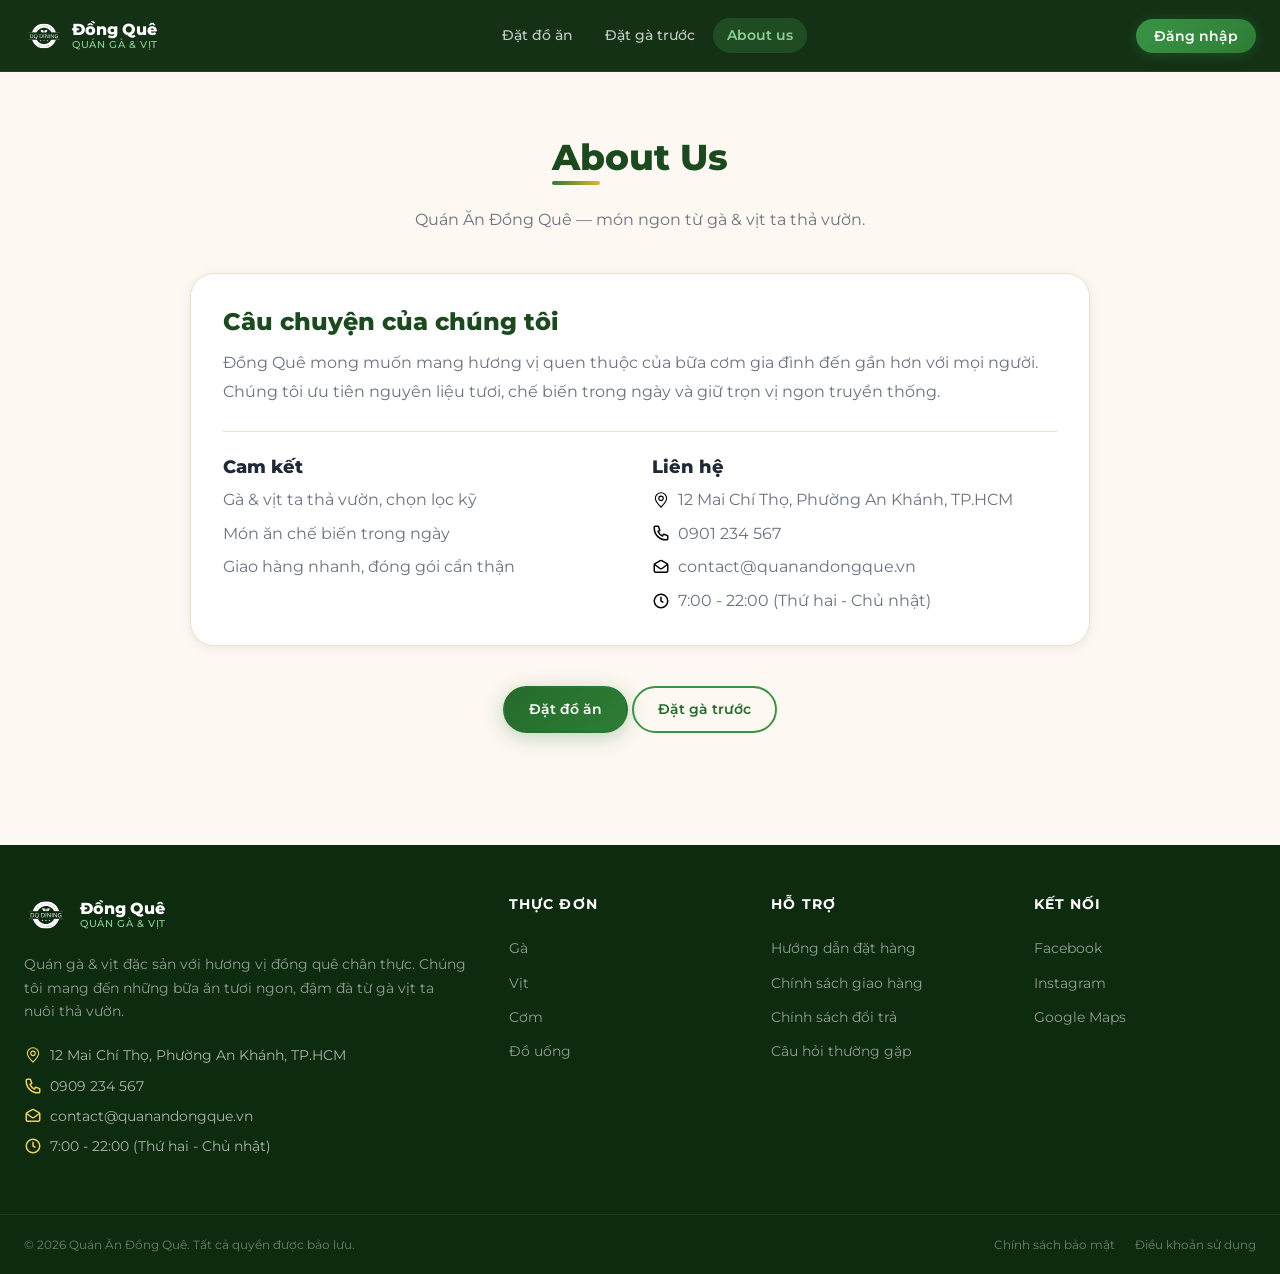
==== commit af1d87fd: "v1.1" ====
--- a/about.html
+++ b/about.html
@@ -7,18 +7,12 @@
   <meta name="theme-color" content="#1f5c25">
   <title>About Us | Quán Ăn Đồng Quê</title>
 
-  <link rel="icon" href="data:image/svg+xml,<svg xmlns='http://www.w3.org/2000/svg' viewBox='0 0 100 100'><text y='.9em' font-size='90'>🐔</text></svg>">
-
-  <link rel="stylesheet" href="css/variables.css">
-  <link rel="stylesheet" href="css/base.css">
-  <link rel="stylesheet" href="css/components.css">
-  <link rel="stylesheet" href="css/navbar.css">
-  <link rel="stylesheet" href="css/layout.css">
-  <link rel="stylesheet" href="css/pages.css">
+  <link rel="icon" href="assets/logos/logo-green.svg" type="image/svg+xml">
+  <link rel="stylesheet" href="css/customer.css">
 </head>
 <body>
   <div class="page-content" id="page-content" role="main"></div>
 
-  <script type="module" src="js/about.js"></script>
+  <script type="module" src="js/entries/about.js"></script>
 </body>
 </html>
--- a/css/customer.css
+++ b/css/customer.css
@@ -0,0 +1,6 @@
+@import url('./variables.css');
+@import url('./base.css');
+@import url('./components.css');
+@import url('./navbar.css');
+@import url('./layout.css');
+@import url('./pages.css');
